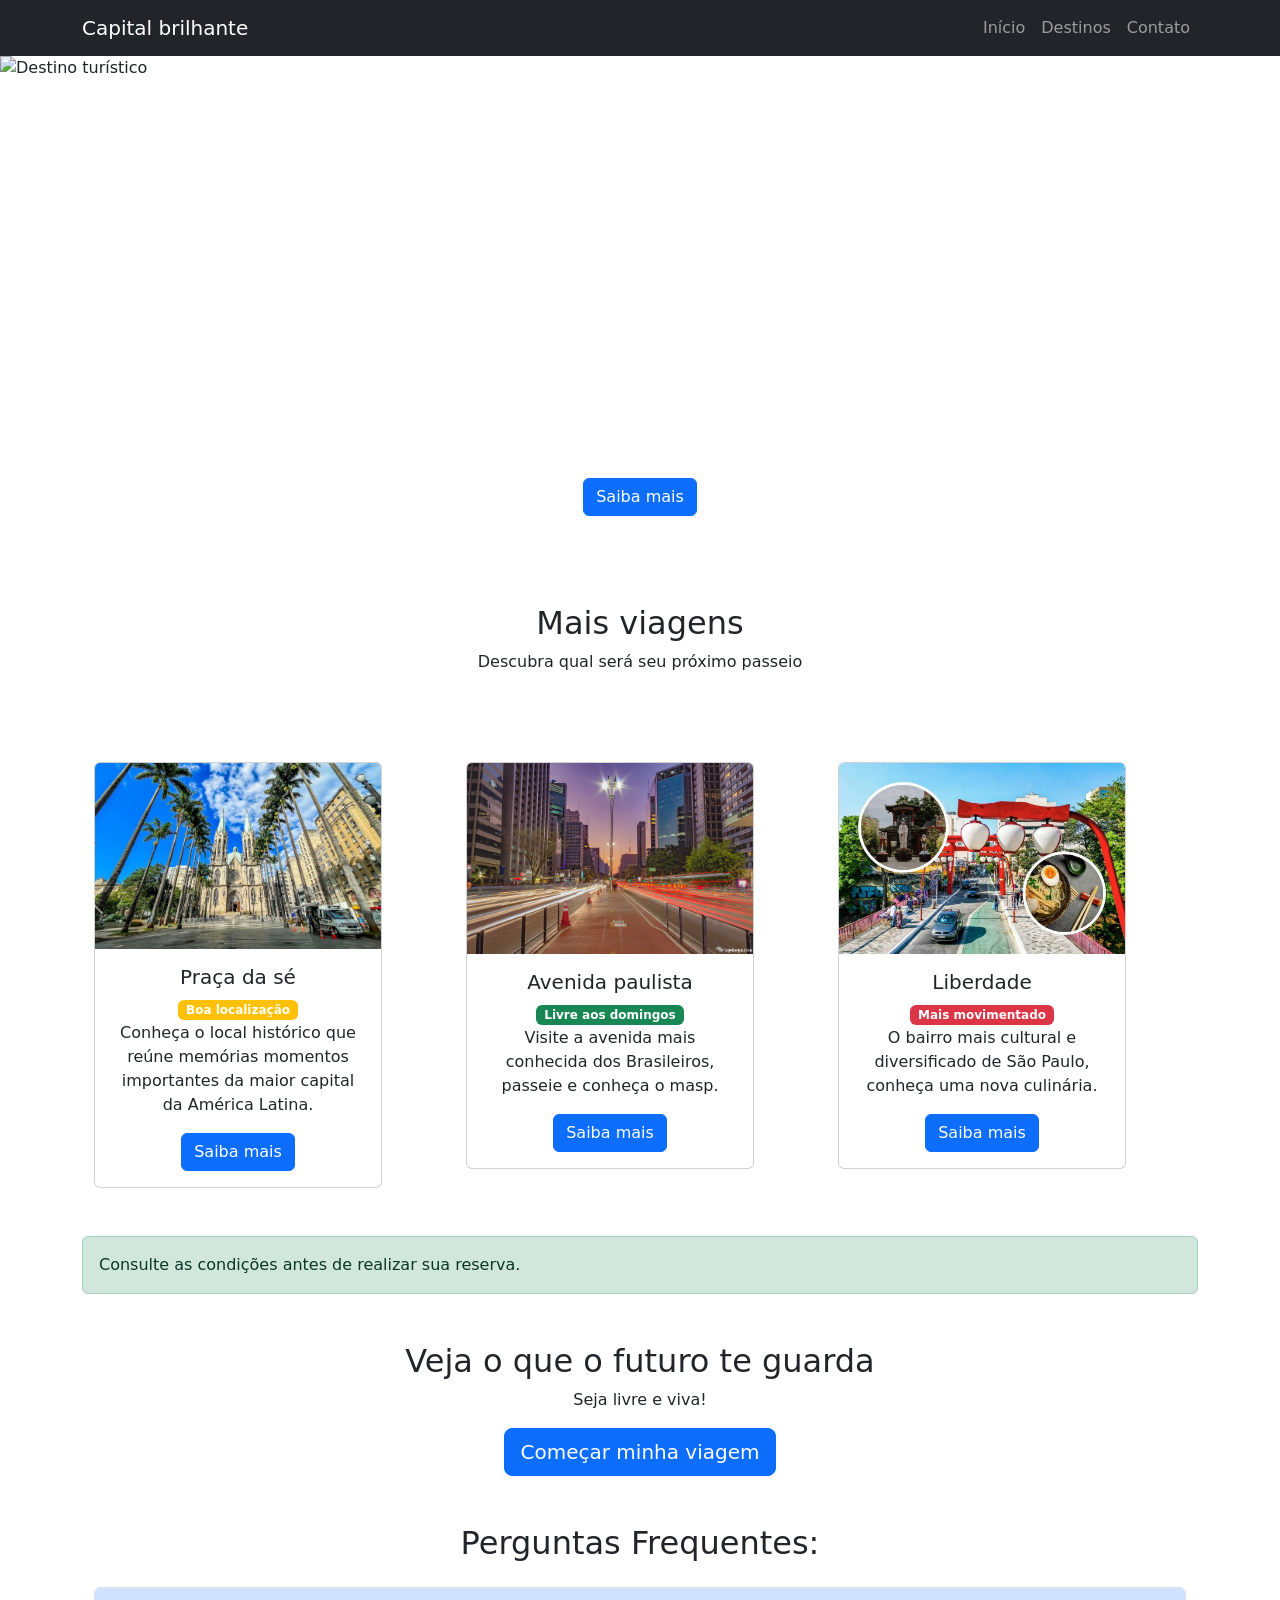
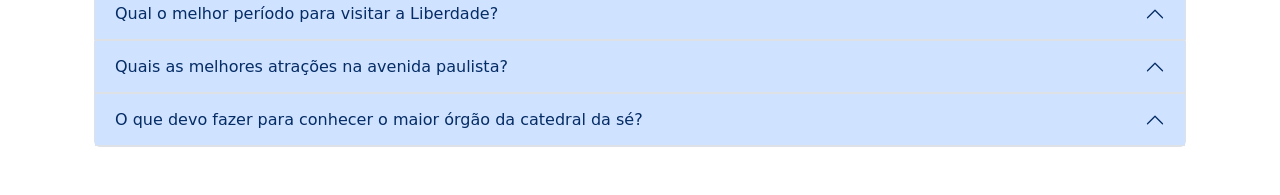
==== index.html @ 04d832d4 "modais" ====
<!DOCTYPE html>
<html lang="pt-br">

<head>
  <meta charset="UTF-8">
  <meta name="viewport" content="width=device-width,initial-scale=1.0">
  <link href="https://cdn.jsdelivr.net/npm/bootstrap@5.3.3/dist/css/bootstrap.min.css" rel="stylesheet">
  <link href="./CSS/style.css" rel="stylesheet">
  <title>Capital brilhante</title>
</head>

<body>
  <nav class="navbar navbar-expand-lg
   bg-dark navbar-dark">
    <div class="container">
      <a class="navbar-brand" href="#">
        Capital brilhante
      </a>

      <button class="navbar-toggler"
        type="button"
         data-bs-toggle="collapse"
          data-bs-target="#menu">
      <span class="navbar-toggler-icon">
      </span>
    </button>
    
    <div class="collapse navbar-collapse" id="menu">    
      

      <div class="navbar-nav ms-auto">
        <a class="nav-link" href="#">
          Início</a>
        <a class="nav-link" href="#">
          Destinos</a>
        <a class="nav-link" href="#">
          Contato</a>

      </div>
    </div></div>
  </nav>


  <div id="carouselTurismo" class="carousel slide" data-bs-ride="carousel">
    <div class="carousel-inner">
      <div class="carousel-item active">
        <img src="img/Sé.sp.jpg" class="d-block w-100" alt="Destino turístico">
        <div class="carousel-caption">
          <h2>Praça da sé</h2>

          <p>Conheça o coração de SP</p>

          <button class="btn btn-primary">
            Saiba mais
            </button>
        </div>
      </div>


      <div class="carousel-item">
        <img src="img/Paulista.sp.jpg" class="d-block w-100">
        <div class="carousel-caption">
          <h2>Avenida paulista</h2>

          <p>A avenida mais conhecida da capital</p>

          <button class="btn btn-primary">
            Saiba mais
            </button>
        </div>
      </div>




      <div class="carousel-item">
        <img src="img/Liberdade.sp.jpg" class="d-block w-100">
        <div class="carousel-caption">
          <h2>Liberdade</h2>

          <p>O lugar que une e transforma.</p>

          <button class="btn btn-primary">
            Saiba mais
            </button>
        </div>
      </div>
    </div>


  <button class="carousel-control-prev" type="button" data-bs-target="#carouselTurismo" data-bs-slide="prev">
    <span class="carousel-control-prev-icon">
    </span>
  </button>



  <button class="carousel-control-next" type="button" data-bs-target="#carouselTurismo" data-bs-slide="next">
    <span class="carousel-control-next-icon">
    </span>
  </button></section>

<section class="container my-5">
  
      <h2 class="text-center">
          Mais viagens
      </h2>
  

      <p class="text-center">
          Descubra qual será seu próximo passeio
      </p>

<br><br><br>


  <div class="container text-center">

    <div class="row">
      <div class="col-md-4">
      <div class="col">
        <div class="card" style="width: 18rem;">
          <img src="IMG/se2.jpg" class="card-img-top" alt="...">
          <div class="card-body">
            <h5 class="card-title">Praça da sé</h5>
<span class="badge bg-warning">
  Boa localização
</span>
            <p class="card-text">Conheça o local histórico que reúne memórias momentos importantes da maior capital da América Latina. </p>
            <button class="btn btn-primary"
            data-bs-toggle="modal"
            data-bs-target="#modalSé">
            Saiba mais
          </button></div>
        </div>
      </div>
      </div>

      
      <div class="col-md-4">
      <div class="col">
        <div class="card" style="width: 18rem;">
          <img src="IMG/paulista2.jpg" class="card-img-top" alt="...">
          <div class="card-body">
            <h5 class="card-title">Avenida paulista</h5>
<span class="badge bg-success">
  Livre aos domingos
</span>
            <p class="card-text">Visite a avenida mais conhecida dos Brasileiros, passeie e conheça o masp.</p>
            <button class="btn btn-primary"
            data-bs-toggle="modal"
            data-bs-target="#modalPaulista">
            Saiba mais
</button>
          </div>
        </div>
      </div>
      </div>



      <div class="col-md-4">
      <div class="col">
        <div class="card" style="width: 18rem;">
          <img src="IMG/liberdade2.jpg" class="card-img-top" alt="...">
          <div class="card-body">
            <h5 class="card-title">Liberdade</h5>
<span class="badge bg-danger">
  Mais movimentado
</span>
            <p class="card-text">O bairro mais cultural e diversificado de São Paulo, conheça uma nova culinária.</p>
            <button class="btn btn-primary"
            data-bs-toggle="modal"
            data-bs-target="#modalLiberdade">
            Saiba mais
</button>
            
          </div>
        </div>
      </div>
    </div>
  </div>
  </div>


  <div class="modal fade" id="modalSé">
    <div class="modal-dialog">
      <div class="modal-content">
        <div class="modal-header">
          <h5 class="modal-title">Praça da Sé</h5>
          <button type="button" class="btn-close" data-bs-dismiss="modal"></button>
        </div>
        <div class="modal-body">
          <img src="IMG/sé_card2.jfif" style="height: 400px; width: 440px;">
          <p>A praça leva esse nome porque se desenvolveu em frente à sede da diocese (a Sé) da cidade.
           O estilo segue o modelo neogótico europeu, mas traz detalhes inspirados na fauna e na flora do Brasil,
            como esculturas de ramos de café e animais nativos em suas colunas.</p><br>
            Abriga um enorme órgão de tubos com 12 mil tubos, sendo um dos maiores da América do Sul.
        </div>
        <div class="modal-footer">
          <button type="button" class="btn btn-secondary" data-bs-dismiss="modal">Fechar</button>
        </div>
      </div>
    </div>
  </div>

  <div class="modal fade" id="modalPaulista">
    <div class="modal-dialog">
      <div class="modal-content">
        <div class="modal-header">
          <h5 class="modal-title">Avenida Paulista</h5>
          <button type="button" class="btn-close" data-bs-dismiss="modal"></button>
        </div>
        <div class="modal-body">
          <img src="IMG/paulista_card.png">
          <p>A Avenida Paulista é o logradouro mais importante e simbólico de São Paulo, funcionando como o principal centro financeiro,
             cultural e de entretenimento da cidade. Fica no topo do Espigão da Paulista, a cerca de 900 metros acima do nível do mar,
              dividindo as zonas central, oeste e centro-sul. Possui quase 3 quilômetros de comprimento, ligando a Praça Oswaldo Cruz à Praça Marechal Cordeiro de Farias</p><br>
        </div>
        <div class="modal-footer">
          <button type="button" class="btn btn-secondary" data-bs-dismiss="modal">Fechar</button>
        </div>
      </div>
    </div>
  </div>

  <div class="modal fade" id="modalLiberdade">
    <div class="modal-dialog">
      <div class="modal-content">
        <div class="modal-header">
          <h5 class="modal-title">Liberdade</h5>
          <button type="button" class="btn-close" data-bs-dismiss="modal"></button>
        </div>
        <div class="modal-body">
          <img src="IMG/liberdade_card.jpg" style="height: 450px; width: 440px;">
          <p>O bairro da liberdade é o maior reduto da cultura japonesa e asiática fora do Japão e um dos principais pontos turísticos da capital paulista.
            As calçadas possuem símbolos tradicionais, as luminárias públicas seguem o estilo oriental (suzuran) e a entrada do bairro
             é marcada por grandes pórticos vermelhos chamados tórii. Aos sábados e domingos na (Praça da Liberdade), reúnem barracas de artesanato, decorações e forte culinária típica (como guioza, yakisoba e takoyaki).
          </p>
        </div>
        <div class="modal-footer">
          <button type="button" class="btn btn-secondary" data-bs-dismiss="modal">Fechar</button>
        </div>
      </div>
    </div>
  </div>
  
  </section>

  <div class="container my-5">
  <div class="alert alert-success">
  Consulte as condições antes
  de realizar sua reserva.
 
  </div>


  <section class="container
  text-center my-5">

  <h2>Veja o que o futuro te guarda</h2>

  <p>Seja livre e viva!</p>
  <button class="btn btn-primary
  btn-lg">
    Começar minha viagem
  </button>
</section>




<div class="container my-5">
  <h2 class="text-center mb-4">
  Perguntas Frequentes: </h2>
  <div class="accordion" id="faq-box">


<div class="accordion-item">
  <h2 class="accordion-header">
    <button class="accordion-button"
      data-bs-toggle="collapse"
      data-bs-target="#pergunta1">
      Qual o melhor período para visitar a Liberdade?
    </button>
  </h2>
  <div id="pergunta1"
    class="accordion-collapse collapse"
    data-bs-parent="#faq-box">
    <div class="accordion-body">
      Os dias de semana (terças e quartas-feiras pela manhã) são ideais para compras e para explorar os restaurantes sem aglomeração,   </div>
  </div>
</div>


<div class="accordion-item">
  <h2 class="accordion-header">
    <button class="accordion-button"
      data-bs-toggle="collapse"
      data-bs-target="#pergunta2">
      Quais as melhores atrações na avenida paulista?
        </button>
  </h2>
  <div id="pergunta2"
    class="accordion-collapse collapse"
    data-bs-parent="#faq-box">
    <div class="accordion-body">
      MASP (Museu de Arte de São Paulo),  Mirante Sesc Avenida Paulista,  Japan House São Paulo e  Casa das Rosas    </div>
  </div>
</div>

<div class="accordion-item">
  <h2 class="accordion-header">
    <button class="accordion-button"
      data-bs-toggle="collapse"
      data-bs-target="#pergunta3">
      O que devo fazer para conhecer o maior órgão da catedral da sé?    </button>
  </h2>
  <div id="pergunta3"
    class="accordion-collapse collapse"
    data-bs-parent="#faq-box">
    <div class="accordion-body">
      Compre um ingresso para o tour guiado: O acesso à nave central onde o órgão está localizado,
       bem como a áreas restritas (como a cripta, o coro, as torres dos sinos e a cúpula),
        é feito por meio de visitas monitoradas.    </div>
  </div>
</div>







</div>
</div>
<script src="https://cdn.jsdelivr.net/npm/bootstrap@5.3.3/dist/js/bootstrap.bundle.min.js"></script>
</body>
</html>
---- CSS/style.css ----
.carousel-item img {
    height: 500px;
    object-fit: cover;
}
  
  .card {
    height: 100%;
    transition: 0.3s;
  }


.card:hover {
    transform: translateY(-5px);
}


/* Caixa principal do Modal */
.modal-content {
  border: none;
  border-radius: 18px;
  overflow: hidden;/* Sombra ao redor da janela */
  box-shadow: 0 10px 30px rgba(0, 0, 0, 0.25);
}


/* -----------------------------------------------------​
   CABEÇALHO DO MODAL​
----------------------------------------------------- */

.modal-header {
  padding: 20px 25px; /* Remove a linha padrão do Bootstrap */
  border-bottom: none;
  background-color: #f8f9fa;
}


/* Título do Modal */
.modal-title {
  font-size: 1.5rem;
  font-weight: 700;
  
}



/* Corpo do Modal */
.modal-body {
  padding: 30px;
  font-size: 1rem;
  line-height: 1.7;
}

/* Imagem dentro do Modal */
.modal-body img {
  width: 100%;
  border-radius: 12px;
  margin-bottom: 20px;
}

/* Rodapé do Modal */
.modal-footer {
  padding: 15px 25px;
  border-top: none;
  background-color: #f8f9fa;
}

/* Botões do Modal */
.modal .btn {
  border-radius: 8px;
  padding: 8px 20px;
}

/* -----------------------------------------------------​

   CAIXA PRINCIPAL​

   ----------------------------------------------------- */

/* Cria uma caixa separada para o Accordion. O max-width evita que fique muito largo. */
.faq-box {
  max-width: 850px;/* Centraliza a caixa */
  margin: 0 auto;/* Espaçamento interno */
  padding: 35px; /* Fundo da caixa */
  background-color: #ffffff;/* Cantos arredondados */
  border-radius: 18px; /* Borda */
  border: 1px solid #e9ecef;
  /* Sombra para criar sensação de elevação */
  box-shadow: 0 8px 25px rgba(0, 0, 0, 0.12);
}

/* -----------------------------------------------------​
   ÁREA DO ACCORDION​
   ----------------------------------------------------- */
.faq-box .accordion {
  width: 100%;
}

/* -----------------------------------------------------​
   CADA PERGUNTA​
   ----------------------------------------------------- */
.faq-box .accordion-item {
  /* Remove a borda padrão */
    border: none;

  /* Espaço entre as perguntas */
  margin-bottom: 15px;

  /* Arredonda cada "gaveta" */
  border-radius: 12px;

  /* Mantém o conteúdo dentro do arredondamento */
  overflow: hidden;

  /* Pequena sombra em cada item */
  box-shadow: 0 3px 10px rgba(0, 0, 0, 0.08);
}

/* EFEITO AO CLICAR */

/* Remove o contorno padrão que aparece quando o botão recebe foco. */
.faq-box .accordion-button:focus {
  box-shadow: none;
}

/* ÁREA DA RESPOSTA */
.faq-box .accordion-body {
  /* Espaçamento interno maior */
  padding: 25px;
  /* Espaçamento entre linhas */
  line-height: 1.7;
  /* Fundo da resposta */
  background-color: #ffffff;
}

/* BOTÃO DA PERGUNTA */

.faq-box .accordion-button {
  /* Espaçamento interno */
  padding: 20px 22px;
  /* Tamanho do texto */
  font-size: 1rem;
  /* Deixa a pergunta em destaque */
  font-weight: 600;
  /* Cor de fundo */
  background-color: #f8f9fa;
}

/* PERGUNTA ABERTA */
.faq-box .accordion-button:not(.collapsed) {
  background-color: #e9ecef;
  /* Remove sombra padrão */
  box-shadow: none;
}
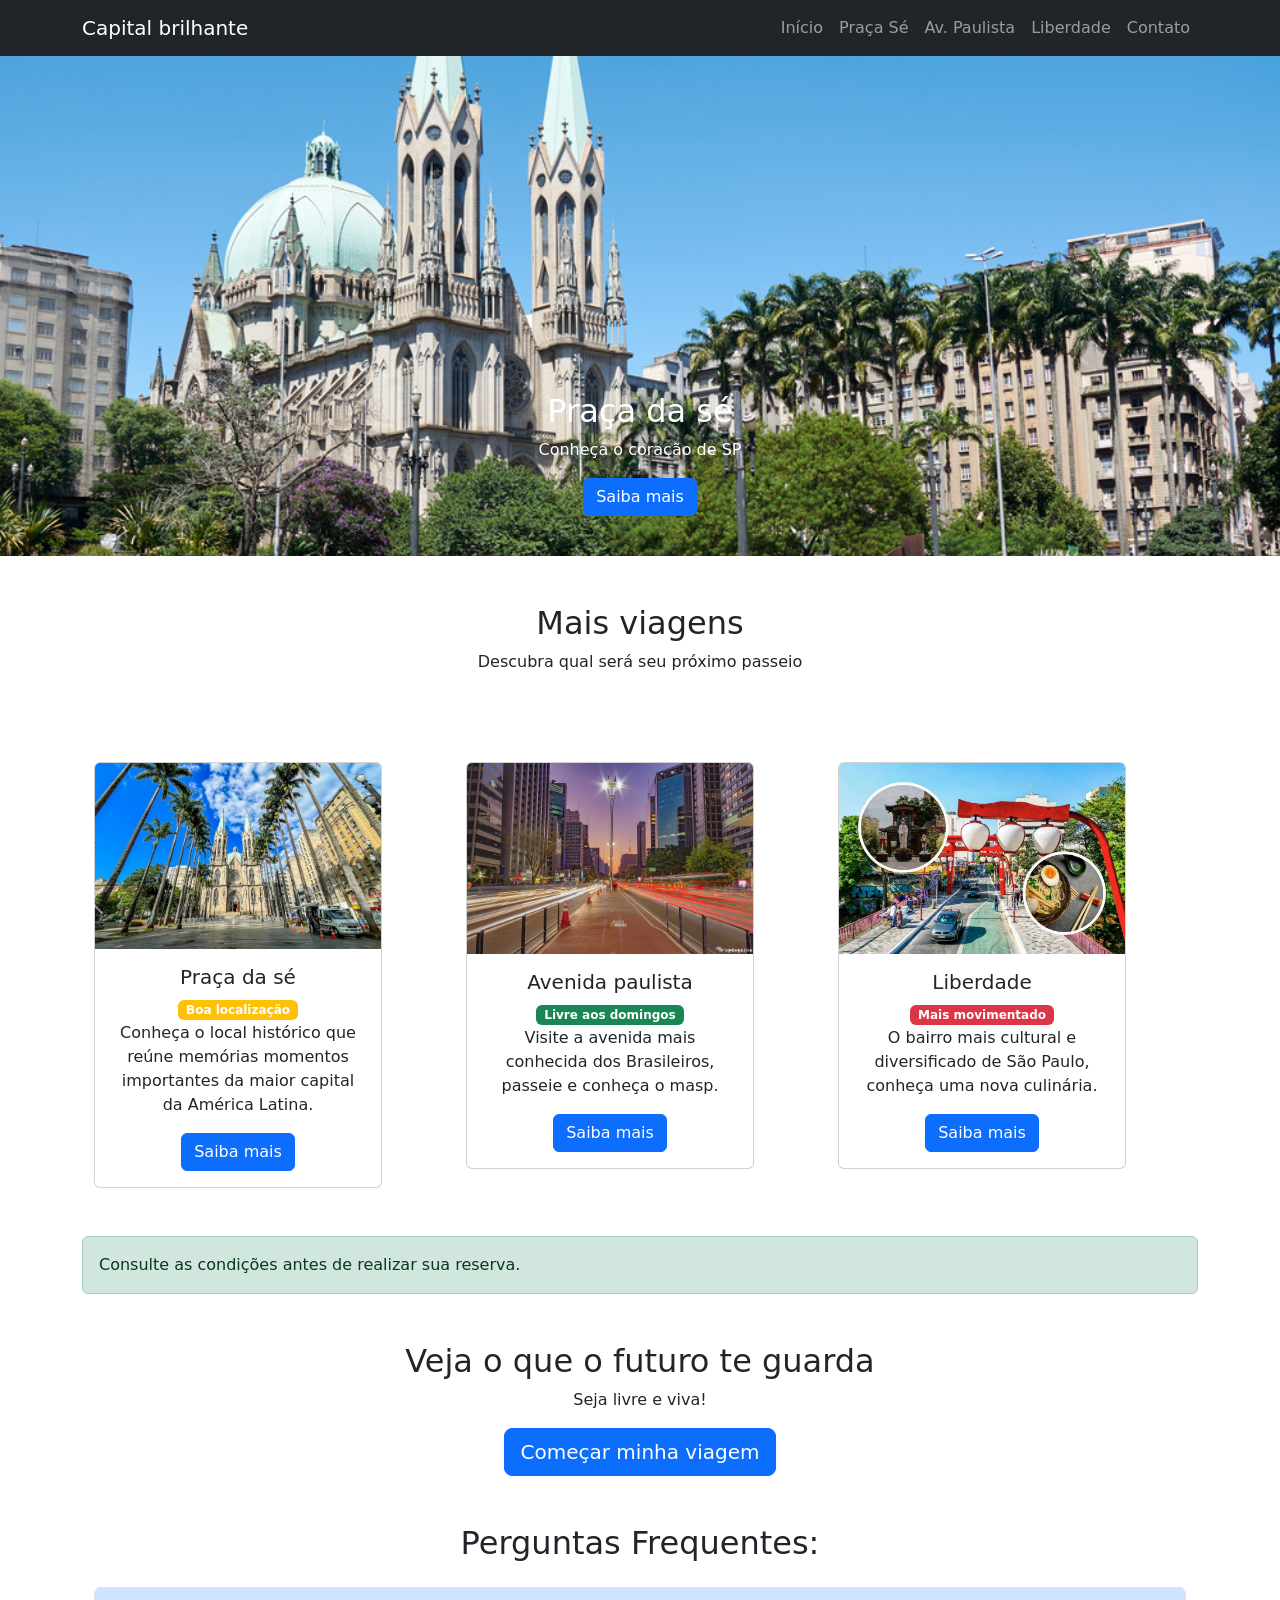
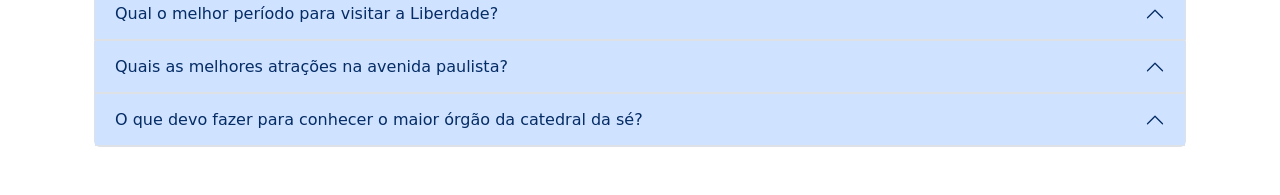
==== commit 94a8fedf: "páginas novas 2" ====
--- a/index.html
+++ b/index.html
@@ -31,11 +31,17 @@
       <div class="navbar-nav ms-auto">
         <a class="nav-link" href="#">
           Início</a>
-        <a class="nav-link" href="#">
-          Destinos</a>
+           <a class="nav-link" href="#">
+          Praça Sé</a>
+        <a class="nav-link" href="Paulista.html">
+          Av. Paulista</a>
+           <a class="nav-link" href="Liberdade.html">
+          Liberdade</a>
         <a class="nav-link" href="#">
           Contato</a>
 
+
+          
       </div>
     </div></div>
   </nav>
@@ -44,45 +50,46 @@
   <div id="carouselTurismo" class="carousel slide" data-bs-ride="carousel">
     <div class="carousel-inner">
       <div class="carousel-item active">
-        <img src="img/Sé.sp.jpg" class="d-block w-100" alt="Destino turístico">
+        <img src="IMG/Sé.sp.jpg" class="d-block w-100" alt="Destino turístico">
         <div class="carousel-caption">
           <h2>Praça da sé</h2>
 
           <p>Conheça o coração de SP</p>
 
+           <a class="nav-link" href="#">
           <button class="btn btn-primary">
             Saiba mais
-            </button>
+            </button></a>
         </div>
       </div>
 
 
       <div class="carousel-item">
-        <img src="img/Paulista.sp.jpg" class="d-block w-100">
+        <img src="IMG/Paulista.sp.jpg" class="d-block w-100">
         <div class="carousel-caption">
           <h2>Avenida paulista</h2>
 
           <p>A avenida mais conhecida da capital</p>
 
+            <a class="nav-link" href="Paulista.html">
           <button class="btn btn-primary">
             Saiba mais
-            </button>
-        </div>
-      </div>
-
-
+            </button></a>
+        </div>
+      </div>
 
 
       <div class="carousel-item">
-        <img src="img/Liberdade.sp.jpg" class="d-block w-100">
+        <img src="IMG/Liberdade.sp.jpg" class="d-block w-100">
         <div class="carousel-caption">
           <h2>Liberdade</h2>
 
           <p>O lugar que une e transforma.</p>
 
+  <a class="nav-link" href="Liberdade.html">
           <button class="btn btn-primary">
             Saiba mais
-            </button>
+            </button></a>
         </div>
       </div>
     </div>
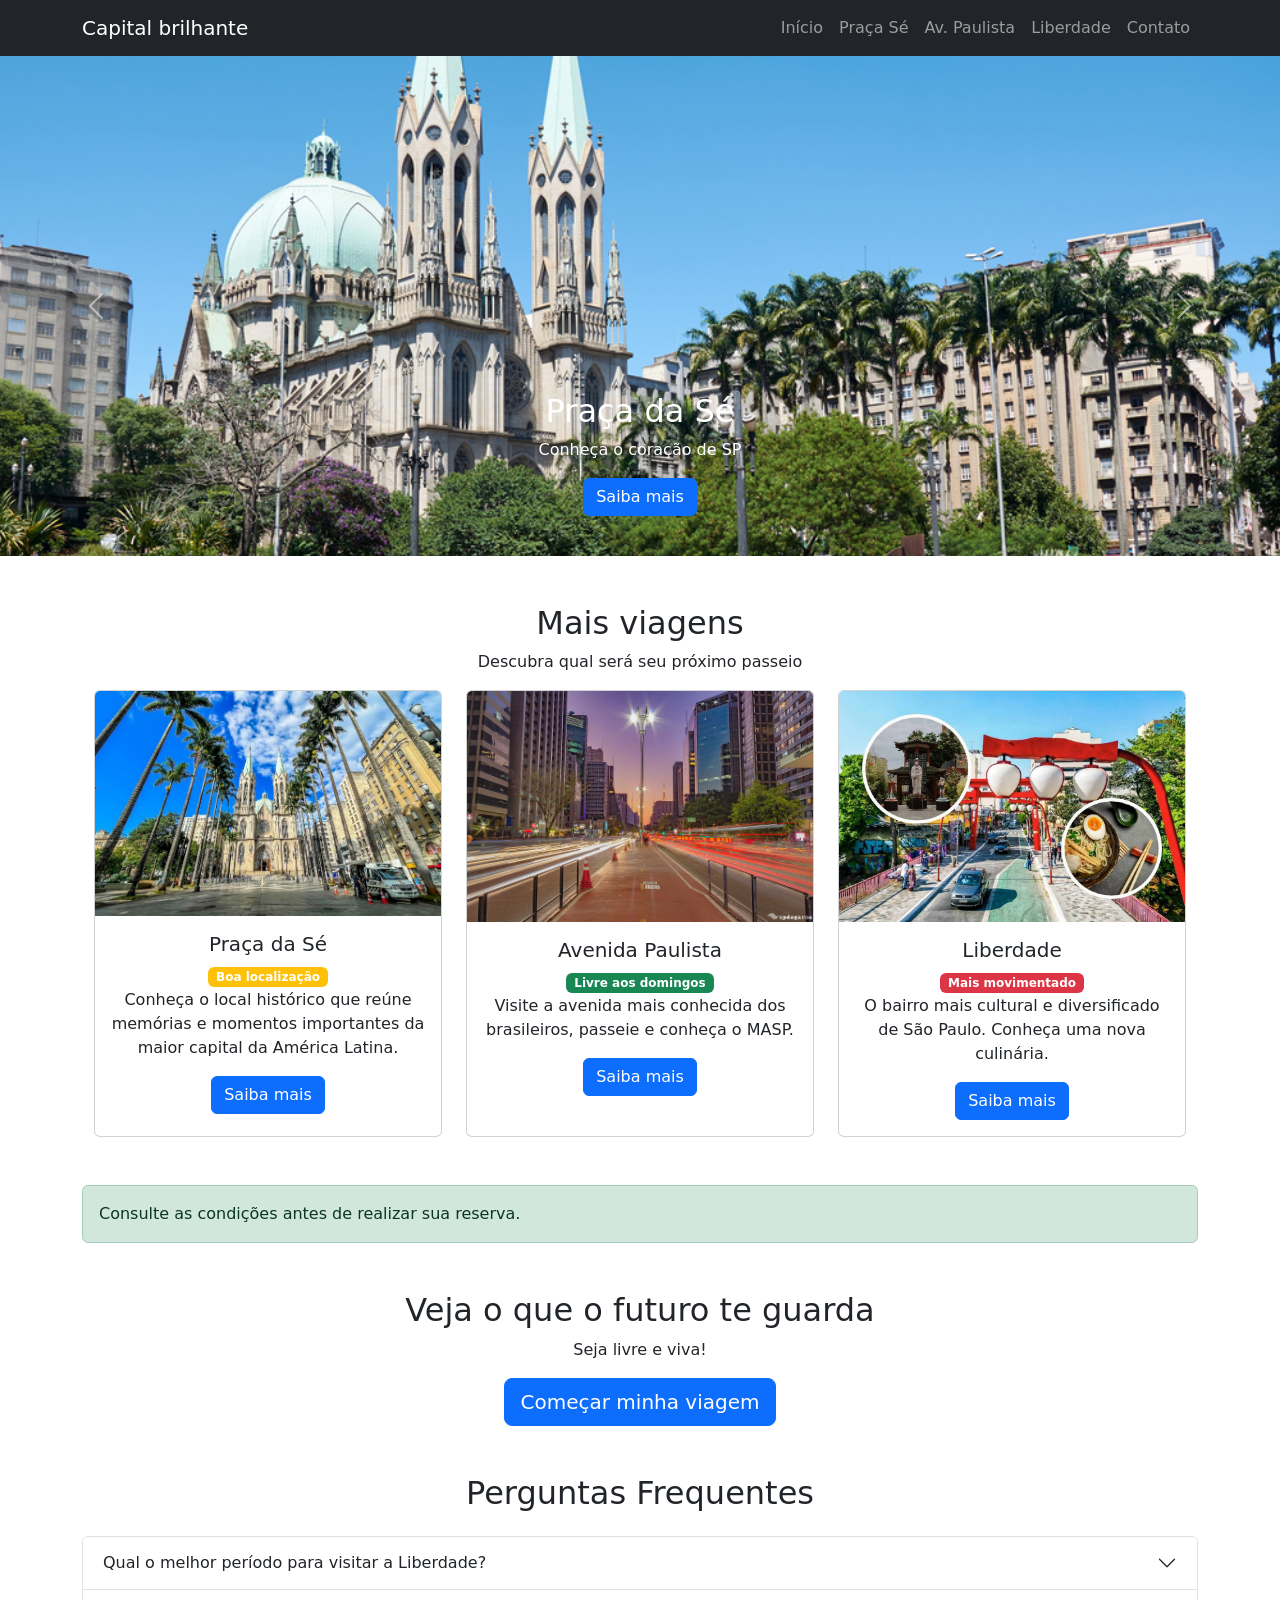
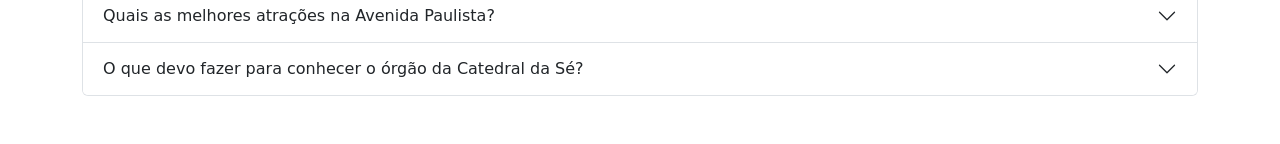
==== commit b445f18f: "Resolve conflitos no index.html" ====
--- a/index.html
+++ b/index.html
@@ -3,344 +3,563 @@
 
 <head>
   <meta charset="UTF-8">
-  <meta name="viewport" content="width=device-width,initial-scale=1.0">
+  <meta name="viewport" content="width=device-width, initial-scale=1.0">
+
   <link href="https://cdn.jsdelivr.net/npm/bootstrap@5.3.3/dist/css/bootstrap.min.css" rel="stylesheet">
   <link href="./CSS/style.css" rel="stylesheet">
+
   <title>Capital brilhante</title>
 </head>
 
 <body>
-  <nav class="navbar navbar-expand-lg
-   bg-dark navbar-dark">
+
+  <!-- MENU DE NAVEGAÇÃO -->
+  <nav class="navbar navbar-expand-lg bg-dark navbar-dark">
     <div class="container">
+
       <a class="navbar-brand" href="#">
         Capital brilhante
       </a>
 
-      <button class="navbar-toggler"
+      <button
+        class="navbar-toggler"
         type="button"
-         data-bs-toggle="collapse"
-          data-bs-target="#menu">
-      <span class="navbar-toggler-icon">
-      </span>
-    </button>
-    
-    <div class="collapse navbar-collapse" id="menu">    
-      
-
-      <div class="navbar-nav ms-auto">
-        <a class="nav-link" href="#">
-          Início</a>
-           <a class="nav-link" href="#">
-          Praça Sé</a>
-        <a class="nav-link" href="Paulista.html">
-          Av. Paulista</a>
-           <a class="nav-link" href="Liberdade.html">
-          Liberdade</a>
-        <a class="nav-link" href="#">
-          Contato</a>
-
-
-          
-      </div>
-    </div></div>
+        data-bs-toggle="collapse"
+        data-bs-target="#menu"
+        aria-controls="menu"
+        aria-expanded="false"
+        aria-label="Abrir menu de navegação">
+
+        <span class="navbar-toggler-icon"></span>
+      </button>
+
+      <div class="collapse navbar-collapse" id="menu">
+        <div class="navbar-nav ms-auto">
+
+          <a class="nav-link" href="#">Início</a>
+          <a class="nav-link" href="#">Praça Sé</a>
+          <a class="nav-link" href="Paulista.html">Av. Paulista</a>
+          <a class="nav-link" href="Liberdade.html">Liberdade</a>
+          <a class="nav-link" href="#">Contato</a>
+
+        </div>
+      </div>
+
+    </div>
   </nav>
 
-
+  <!-- CARROSSEL DE IMAGENS -->
   <div id="carouselTurismo" class="carousel slide" data-bs-ride="carousel">
+
     <div class="carousel-inner">
+
+      <!-- PRAÇA DA SÉ -->
       <div class="carousel-item active">
-        <img src="IMG/Sé.sp.jpg" class="d-block w-100" alt="Destino turístico">
+
+        <img
+          src="IMG/Sé.sp.jpg"
+          class="d-block w-100"
+          alt="Praça da Sé">
+
         <div class="carousel-caption">
-          <h2>Praça da sé</h2>
+          <h2>Praça da Sé</h2>
 
           <p>Conheça o coração de SP</p>
 
-           <a class="nav-link" href="#">
-          <button class="btn btn-primary">
+          <a class="btn btn-primary" href="#">
             Saiba mais
-            </button></a>
-        </div>
-      </div>
-
-
+          </a>
+        </div>
+
+      </div>
+
+      <!-- AVENIDA PAULISTA -->
       <div class="carousel-item">
-        <img src="IMG/Paulista.sp.jpg" class="d-block w-100">
+
+        <img
+          src="IMG/Paulista.sp.jpg"
+          class="d-block w-100"
+          alt="Avenida Paulista">
+
         <div class="carousel-caption">
-          <h2>Avenida paulista</h2>
+          <h2>Avenida Paulista</h2>
 
           <p>A avenida mais conhecida da capital</p>
 
-            <a class="nav-link" href="Paulista.html">
-          <button class="btn btn-primary">
+          <a class="btn btn-primary" href="Paulista.html">
             Saiba mais
-            </button></a>
-        </div>
-      </div>
-
-
+          </a>
+        </div>
+
+      </div>
+
+      <!-- LIBERDADE -->
       <div class="carousel-item">
-        <img src="IMG/Liberdade.sp.jpg" class="d-block w-100">
+
+        <img
+          src="IMG/Liberdade.sp.jpg"
+          class="d-block w-100"
+          alt="Bairro da Liberdade">
+
         <div class="carousel-caption">
           <h2>Liberdade</h2>
 
           <p>O lugar que une e transforma.</p>
 
-  <a class="nav-link" href="Liberdade.html">
-          <button class="btn btn-primary">
+          <a class="btn btn-primary" href="Liberdade.html">
             Saiba mais
-            </button></a>
-        </div>
-      </div>
-    </div>
-
-
-  <button class="carousel-control-prev" type="button" data-bs-target="#carouselTurismo" data-bs-slide="prev">
-    <span class="carousel-control-prev-icon">
-    </span>
-  </button>
-
-
-
-  <button class="carousel-control-next" type="button" data-bs-target="#carouselTurismo" data-bs-slide="next">
-    <span class="carousel-control-next-icon">
-    </span>
-  </button></section>
-
-<section class="container my-5">
-  
-      <h2 class="text-center">
-          Mais viagens
-      </h2>
-  
-
-      <p class="text-center">
-          Descubra qual será seu próximo passeio
-      </p>
-
-<br><br><br>
-
-
-  <div class="container text-center">
-
-    <div class="row">
-      <div class="col-md-4">
-      <div class="col">
-        <div class="card" style="width: 18rem;">
-          <img src="IMG/se2.jpg" class="card-img-top" alt="...">
-          <div class="card-body">
-            <h5 class="card-title">Praça da sé</h5>
-<span class="badge bg-warning">
-  Boa localização
-</span>
-            <p class="card-text">Conheça o local histórico que reúne memórias momentos importantes da maior capital da América Latina. </p>
-            <button class="btn btn-primary"
-            data-bs-toggle="modal"
-            data-bs-target="#modalSé">
-            Saiba mais
-          </button></div>
-        </div>
-      </div>
-      </div>
-
-      
-      <div class="col-md-4">
-      <div class="col">
-        <div class="card" style="width: 18rem;">
-          <img src="IMG/paulista2.jpg" class="card-img-top" alt="...">
-          <div class="card-body">
-            <h5 class="card-title">Avenida paulista</h5>
-<span class="badge bg-success">
-  Livre aos domingos
-</span>
-            <p class="card-text">Visite a avenida mais conhecida dos Brasileiros, passeie e conheça o masp.</p>
-            <button class="btn btn-primary"
-            data-bs-toggle="modal"
-            data-bs-target="#modalPaulista">
-            Saiba mais
-</button>
-          </div>
-        </div>
-      </div>
-      </div>
-
-
-
-      <div class="col-md-4">
-      <div class="col">
-        <div class="card" style="width: 18rem;">
-          <img src="IMG/liberdade2.jpg" class="card-img-top" alt="...">
-          <div class="card-body">
-            <h5 class="card-title">Liberdade</h5>
-<span class="badge bg-danger">
-  Mais movimentado
-</span>
-            <p class="card-text">O bairro mais cultural e diversificado de São Paulo, conheça uma nova culinária.</p>
-            <button class="btn btn-primary"
-            data-bs-toggle="modal"
-            data-bs-target="#modalLiberdade">
-            Saiba mais
-</button>
-            
-          </div>
-        </div>
-      </div>
-    </div>
+          </a>
+        </div>
+
+      </div>
+
+    </div>
+
+    <!-- BOTÃO ANTERIOR -->
+    <button
+      class="carousel-control-prev"
+      type="button"
+      data-bs-target="#carouselTurismo"
+      data-bs-slide="prev"
+      aria-label="Imagem anterior">
+
+      <span class="carousel-control-prev-icon"></span>
+    </button>
+
+    <!-- BOTÃO PRÓXIMO -->
+    <button
+      class="carousel-control-next"
+      type="button"
+      data-bs-target="#carouselTurismo"
+      data-bs-slide="next"
+      aria-label="Próxima imagem">
+
+      <span class="carousel-control-next-icon"></span>
+    </button>
+
   </div>
+
+  <!-- SEÇÃO MAIS VIAGENS -->
+  <section class="container my-5">
+
+    <h2 class="text-center">
+      Mais viagens
+    </h2>
+
+    <p class="text-center">
+      Descubra qual será seu próximo passeio
+    </p>
+
+    <div class="container text-center">
+
+      <div class="row g-4">
+
+        <!-- CARD PRAÇA DA SÉ -->
+        <div class="col-md-4">
+
+          <div class="card h-100">
+
+            <img
+              src="IMG/se2.jpg"
+              class="card-img-top"
+              alt="Praça da Sé">
+
+            <div class="card-body">
+
+              <h5 class="card-title">Praça da Sé</h5>
+
+              <span class="badge bg-warning">
+                Boa localização
+              </span>
+
+              <p class="card-text">
+                Conheça o local histórico que reúne memórias e momentos importantes da maior capital da América Latina.
+              </p>
+
+              <button
+                class="btn btn-primary"
+                data-bs-toggle="modal"
+                data-bs-target="#modalSé">
+
+                Saiba mais
+
+              </button>
+
+            </div>
+          </div>
+        </div>
+
+        <!-- CARD AVENIDA PAULISTA -->
+        <div class="col-md-4">
+
+          <div class="card h-100">
+
+            <img
+              src="IMG/paulista2.jpg"
+              class="card-img-top"
+              alt="Avenida Paulista">
+
+            <div class="card-body">
+
+              <h5 class="card-title">Avenida Paulista</h5>
+
+              <span class="badge bg-success">
+                Livre aos domingos
+              </span>
+
+              <p class="card-text">
+                Visite a avenida mais conhecida dos brasileiros, passeie e conheça o MASP.
+              </p>
+
+              <button
+                class="btn btn-primary"
+                data-bs-toggle="modal"
+                data-bs-target="#modalPaulista">
+
+                Saiba mais
+
+              </button>
+
+            </div>
+          </div>
+        </div>
+
+        <!-- CARD LIBERDADE -->
+        <div class="col-md-4">
+
+          <div class="card h-100">
+
+            <img
+              src="IMG/liberdade2.jpg"
+              class="card-img-top"
+              alt="Bairro da Liberdade">
+
+            <div class="card-body">
+
+              <h5 class="card-title">Liberdade</h5>
+
+              <span class="badge bg-danger">
+                Mais movimentado
+              </span>
+
+              <p class="card-text">
+                O bairro mais cultural e diversificado de São Paulo. Conheça uma nova culinária.
+              </p>
+
+              <button
+                class="btn btn-primary"
+                data-bs-toggle="modal"
+                data-bs-target="#modalLiberdade">
+
+                Saiba mais
+
+              </button>
+
+            </div>
+          </div>
+        </div>
+
+      </div>
+    </div>
+
+    <!-- MODAL PRAÇA DA SÉ -->
+    <div class="modal fade" id="modalSé" tabindex="-1" aria-hidden="true">
+
+      <div class="modal-dialog modal-dialog-centered">
+
+        <div class="modal-content">
+
+          <div class="modal-header">
+
+            <h5 class="modal-title">Praça da Sé</h5>
+
+            <button
+              type="button"
+              class="btn-close"
+              data-bs-dismiss="modal"
+              aria-label="Fechar">
+            </button>
+
+          </div>
+
+          <div class="modal-body">
+
+            <img
+              src="IMG/sé_card2.jfif"
+              class="img-fluid mb-3"
+              alt="Praça da Sé">
+
+            <p>
+              A praça leva esse nome porque se desenvolveu em frente à sede da diocese (a Sé) da cidade.
+              O estilo segue o modelo neogótico europeu, mas traz detalhes inspirados na fauna e na flora
+              do Brasil, como esculturas de ramos de café e animais nativos em suas colunas.
+            </p>
+
+            <p>
+              Abriga um enorme órgão de tubos com 12 mil tubos, sendo um dos maiores da América do Sul.
+            </p>
+
+          </div>
+
+          <div class="modal-footer">
+
+            <button
+              type="button"
+              class="btn btn-secondary"
+              data-bs-dismiss="modal">
+
+              Fechar
+
+            </button>
+
+          </div>
+        </div>
+      </div>
+    </div>
+
+    <!-- MODAL AVENIDA PAULISTA -->
+    <div class="modal fade" id="modalPaulista" tabindex="-1" aria-hidden="true">
+
+      <div class="modal-dialog modal-dialog-centered">
+
+        <div class="modal-content">
+
+          <div class="modal-header">
+
+            <h5 class="modal-title">Avenida Paulista</h5>
+
+            <button
+              type="button"
+              class="btn-close"
+              data-bs-dismiss="modal"
+              aria-label="Fechar">
+            </button>
+
+          </div>
+
+          <div class="modal-body">
+
+            <img
+              src="IMG/paulista_card.png"
+              class="img-fluid mb-3"
+              alt="Avenida Paulista">
+
+            <p>
+              A Avenida Paulista é um dos endereços mais importantes e simbólicos de São Paulo,
+              funcionando como centro financeiro, cultural e de entretenimento da cidade.
+              Possui quase 3 quilômetros de comprimento, ligando a Praça Oswaldo Cruz à
+              Praça Marechal Cordeiro de Farias.
+            </p>
+
+          </div>
+
+          <div class="modal-footer">
+
+            <button
+              type="button"
+              class="btn btn-secondary"
+              data-bs-dismiss="modal">
+
+              Fechar
+
+            </button>
+
+          </div>
+        </div>
+      </div>
+    </div>
+
+    <!-- MODAL LIBERDADE -->
+    <div class="modal fade" id="modalLiberdade" tabindex="-1" aria-hidden="true">
+
+      <div class="modal-dialog modal-dialog-centered">
+
+        <div class="modal-content">
+
+          <div class="modal-header">
+
+            <h5 class="modal-title">Liberdade</h5>
+
+            <button
+              type="button"
+              class="btn-close"
+              data-bs-dismiss="modal"
+              aria-label="Fechar">
+            </button>
+
+          </div>
+
+          <div class="modal-body">
+
+            <img
+              src="IMG/liberdade_card.jpg"
+              class="img-fluid mb-3"
+              alt="Bairro da Liberdade">
+
+            <p>
+              O bairro da Liberdade é um dos principais pontos turísticos da capital paulista
+              e um importante centro da cultura japonesa e asiática.
+              As calçadas possuem símbolos tradicionais, as luminárias públicas seguem o estilo
+              oriental e a entrada do bairro é marcada por grandes pórticos vermelhos chamados torii.
+            </p>
+
+            <p>
+              Aos sábados e domingos, a Praça da Liberdade reúne barracas de artesanato,
+              decorações e culinária típica, como guioza, yakisoba e takoyaki.
+            </p>
+
+          </div>
+
+          <div class="modal-footer">
+
+            <button
+              type="button"
+              class="btn btn-secondary"
+              data-bs-dismiss="modal">
+
+              Fechar
+
+            </button>
+
+          </div>
+        </div>
+      </div>
+    </div>
+
+  </section>
+
+  <!-- AVISO -->
+  <div class="container my-5">
+
+    <div class="alert alert-success">
+      Consulte as condições antes de realizar sua reserva.
+    </div>
+
   </div>
 
-
-  <div class="modal fade" id="modalSé">
-    <div class="modal-dialog">
-      <div class="modal-content">
-        <div class="modal-header">
-          <h5 class="modal-title">Praça da Sé</h5>
-          <button type="button" class="btn-close" data-bs-dismiss="modal"></button>
-        </div>
-        <div class="modal-body">
-          <img src="IMG/sé_card2.jfif" style="height: 400px; width: 440px;">
-          <p>A praça leva esse nome porque se desenvolveu em frente à sede da diocese (a Sé) da cidade.
-           O estilo segue o modelo neogótico europeu, mas traz detalhes inspirados na fauna e na flora do Brasil,
-            como esculturas de ramos de café e animais nativos em suas colunas.</p><br>
-            Abriga um enorme órgão de tubos com 12 mil tubos, sendo um dos maiores da América do Sul.
-        </div>
-        <div class="modal-footer">
-          <button type="button" class="btn btn-secondary" data-bs-dismiss="modal">Fechar</button>
-        </div>
-      </div>
+  <!-- CHAMADA PARA AÇÃO -->
+  <section class="container text-center my-5">
+
+    <h2>Veja o que o futuro te guarda</h2>
+
+    <p>Seja livre e viva!</p>
+
+    <button class="btn btn-primary btn-lg">
+      Começar minha viagem
+    </button>
+
+  </section>
+
+  <!-- PERGUNTAS FREQUENTES -->
+  <div class="container my-5">
+
+    <h2 class="text-center mb-4">
+      Perguntas Frequentes
+    </h2>
+
+    <div class="accordion" id="faq-box">
+
+      <!-- PERGUNTA 1 -->
+      <div class="accordion-item">
+
+        <h2 class="accordion-header">
+
+          <button
+            class="accordion-button collapsed"
+            type="button"
+            data-bs-toggle="collapse"
+            data-bs-target="#pergunta1"
+            aria-expanded="false"
+            aria-controls="pergunta1">
+
+            Qual o melhor período para visitar a Liberdade?
+
+          </button>
+
+        </h2>
+
+        <div
+          id="pergunta1"
+          class="accordion-collapse collapse"
+          data-bs-parent="#faq-box">
+
+          <div class="accordion-body">
+            Os dias de semana, especialmente terças e quartas-feiras pela manhã,
+            são ideais para compras e para explorar os restaurantes sem aglomeração.
+          </div>
+
+        </div>
+      </div>
+
+      <!-- PERGUNTA 2 -->
+      <div class="accordion-item">
+
+        <h2 class="accordion-header">
+
+          <button
+            class="accordion-button collapsed"
+            type="button"
+            data-bs-toggle="collapse"
+            data-bs-target="#pergunta2"
+            aria-expanded="false"
+            aria-controls="pergunta2">
+
+            Quais as melhores atrações na Avenida Paulista?
+
+          </button>
+
+        </h2>
+
+        <div
+          id="pergunta2"
+          class="accordion-collapse collapse"
+          data-bs-parent="#faq-box">
+
+          <div class="accordion-body">
+            MASP (Museu de Arte de São Paulo), Mirante Sesc Avenida Paulista,
+            Japan House São Paulo e Casa das Rosas.
+          </div>
+
+        </div>
+      </div>
+
+      <!-- PERGUNTA 3 -->
+      <div class="accordion-item">
+
+        <h2 class="accordion-header">
+
+          <button
+            class="accordion-button collapsed"
+            type="button"
+            data-bs-toggle="collapse"
+            data-bs-target="#pergunta3"
+            aria-expanded="false"
+            aria-controls="pergunta3">
+
+            O que devo fazer para conhecer o órgão da Catedral da Sé?
+
+          </button>
+
+        </h2>
+
+        <div
+          id="pergunta3"
+          class="accordion-collapse collapse"
+          data-bs-parent="#faq-box">
+
+          <div class="accordion-body">
+            Consulte as opções de visita guiada para conhecer a Catedral da Sé
+            e verificar quais áreas estão disponíveis para visitação.
+          </div>
+
+        </div>
+      </div>
+
     </div>
   </div>
 
-  <div class="modal fade" id="modalPaulista">
-    <div class="modal-dialog">
-      <div class="modal-content">
-        <div class="modal-header">
-          <h5 class="modal-title">Avenida Paulista</h5>
-          <button type="button" class="btn-close" data-bs-dismiss="modal"></button>
-        </div>
-        <div class="modal-body">
-          <img src="IMG/paulista_card.png">
-          <p>A Avenida Paulista é o logradouro mais importante e simbólico de São Paulo, funcionando como o principal centro financeiro,
-             cultural e de entretenimento da cidade. Fica no topo do Espigão da Paulista, a cerca de 900 metros acima do nível do mar,
-              dividindo as zonas central, oeste e centro-sul. Possui quase 3 quilômetros de comprimento, ligando a Praça Oswaldo Cruz à Praça Marechal Cordeiro de Farias</p><br>
-        </div>
-        <div class="modal-footer">
-          <button type="button" class="btn btn-secondary" data-bs-dismiss="modal">Fechar</button>
-        </div>
-      </div>
-    </div>
-  </div>
-
-  <div class="modal fade" id="modalLiberdade">
-    <div class="modal-dialog">
-      <div class="modal-content">
-        <div class="modal-header">
-          <h5 class="modal-title">Liberdade</h5>
-          <button type="button" class="btn-close" data-bs-dismiss="modal"></button>
-        </div>
-        <div class="modal-body">
-          <img src="IMG/liberdade_card.jpg" style="height: 450px; width: 440px;">
-          <p>O bairro da liberdade é o maior reduto da cultura japonesa e asiática fora do Japão e um dos principais pontos turísticos da capital paulista.
-            As calçadas possuem símbolos tradicionais, as luminárias públicas seguem o estilo oriental (suzuran) e a entrada do bairro
-             é marcada por grandes pórticos vermelhos chamados tórii. Aos sábados e domingos na (Praça da Liberdade), reúnem barracas de artesanato, decorações e forte culinária típica (como guioza, yakisoba e takoyaki).
-          </p>
-        </div>
-        <div class="modal-footer">
-          <button type="button" class="btn btn-secondary" data-bs-dismiss="modal">Fechar</button>
-        </div>
-      </div>
-    </div>
-  </div>
-  
-  </section>
-
-  <div class="container my-5">
-  <div class="alert alert-success">
-  Consulte as condições antes
-  de realizar sua reserva.
- 
-  </div>
-
-
-  <section class="container
-  text-center my-5">
-
-  <h2>Veja o que o futuro te guarda</h2>
-
-  <p>Seja livre e viva!</p>
-  <button class="btn btn-primary
-  btn-lg">
-    Começar minha viagem
-  </button>
-</section>
-
-
-
-
-<div class="container my-5">
-  <h2 class="text-center mb-4">
-  Perguntas Frequentes: </h2>
-  <div class="accordion" id="faq-box">
-
-
-<div class="accordion-item">
-  <h2 class="accordion-header">
-    <button class="accordion-button"
-      data-bs-toggle="collapse"
-      data-bs-target="#pergunta1">
-      Qual o melhor período para visitar a Liberdade?
-    </button>
-  </h2>
-  <div id="pergunta1"
-    class="accordion-collapse collapse"
-    data-bs-parent="#faq-box">
-    <div class="accordion-body">
-      Os dias de semana (terças e quartas-feiras pela manhã) são ideais para compras e para explorar os restaurantes sem aglomeração,   </div>
-  </div>
-</div>
-
-
-<div class="accordion-item">
-  <h2 class="accordion-header">
-    <button class="accordion-button"
-      data-bs-toggle="collapse"
-      data-bs-target="#pergunta2">
-      Quais as melhores atrações na avenida paulista?
-        </button>
-  </h2>
-  <div id="pergunta2"
-    class="accordion-collapse collapse"
-    data-bs-parent="#faq-box">
-    <div class="accordion-body">
-      MASP (Museu de Arte de São Paulo),  Mirante Sesc Avenida Paulista,  Japan House São Paulo e  Casa das Rosas    </div>
-  </div>
-</div>
-
-<div class="accordion-item">
-  <h2 class="accordion-header">
-    <button class="accordion-button"
-      data-bs-toggle="collapse"
-      data-bs-target="#pergunta3">
-      O que devo fazer para conhecer o maior órgão da catedral da sé?    </button>
-  </h2>
-  <div id="pergunta3"
-    class="accordion-collapse collapse"
-    data-bs-parent="#faq-box">
-    <div class="accordion-body">
-      Compre um ingresso para o tour guiado: O acesso à nave central onde o órgão está localizado,
-       bem como a áreas restritas (como a cripta, o coro, as torres dos sinos e a cúpula),
-        é feito por meio de visitas monitoradas.    </div>
-  </div>
-</div>
-
-
-
-
-
-
-
-</div>
-</div>
-<script src="https://cdn.jsdelivr.net/npm/bootstrap@5.3.3/dist/js/bootstrap.bundle.min.js"></script>
+  <!-- JAVASCRIPT DO BOOTSTRAP -->
+  <script src="https://cdn.jsdelivr.net/npm/bootstrap@5.3.3/dist/js/bootstrap.bundle.min.js"></script>
+
 </body>
 </html>
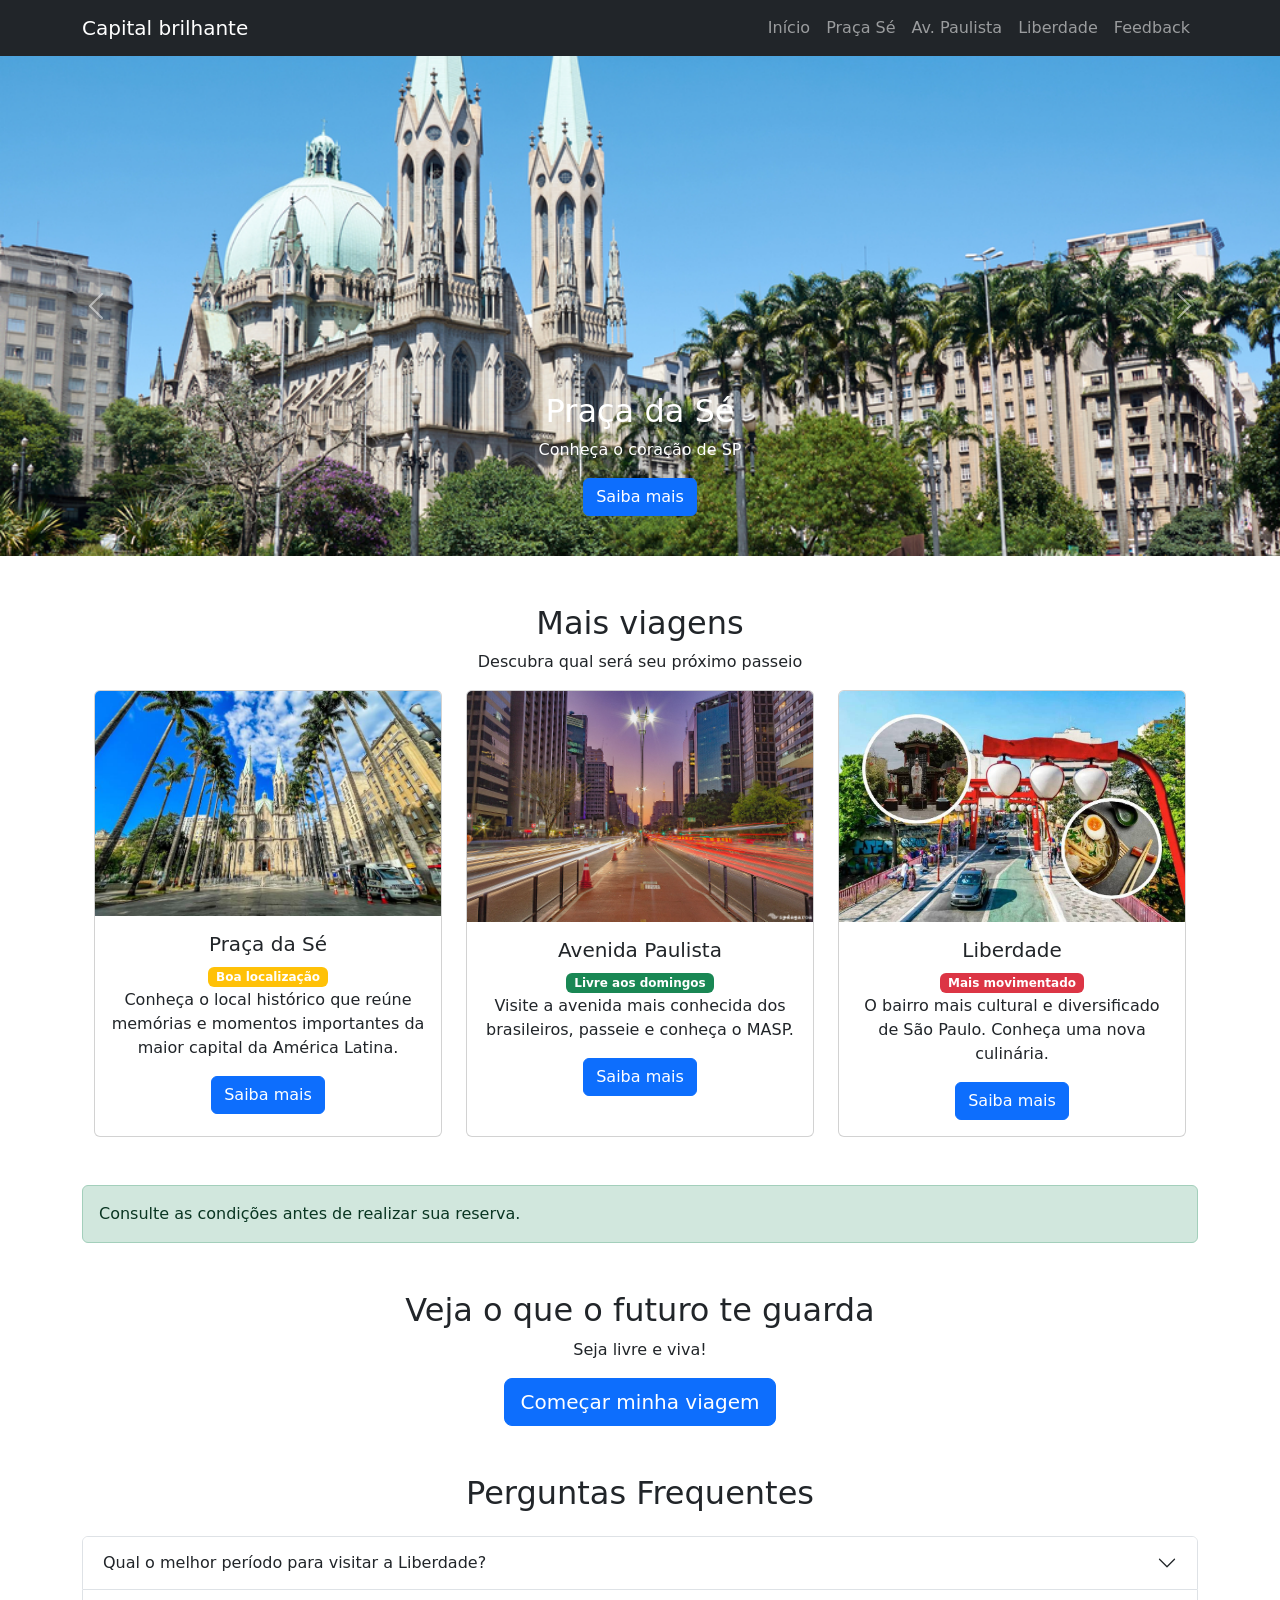
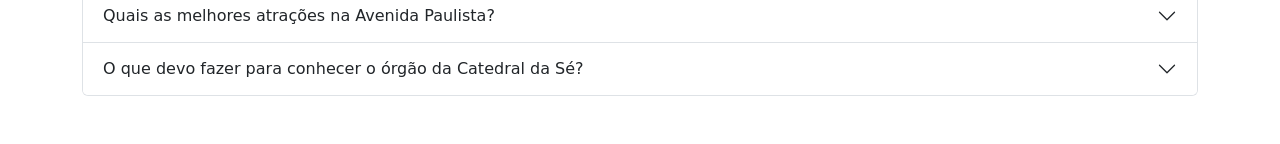
==== commit 05673d49: "correção" ====
--- a/index.html
+++ b/index.html
@@ -17,7 +17,7 @@
   <nav class="navbar navbar-expand-lg bg-dark navbar-dark">
     <div class="container">
 
-      <a class="navbar-brand" href="#">
+      <a class="navbar-brand" href="index.html">
         Capital brilhante
       </a>
 
@@ -36,11 +36,11 @@
       <div class="collapse navbar-collapse" id="menu">
         <div class="navbar-nav ms-auto">
 
-          <a class="nav-link" href="#">Início</a>
-          <a class="nav-link" href="#">Praça Sé</a>
+          <a class="nav-link" href="index.html">Início</a>
+          <a class="nav-link" href="se.html">Praça Sé</a>
           <a class="nav-link" href="Paulista.html">Av. Paulista</a>
           <a class="nav-link" href="Liberdade.html">Liberdade</a>
-          <a class="nav-link" href="#">Contato</a>
+          <a class="nav-link" href="feedback.html">Feedback</a>
 
         </div>
       </div>
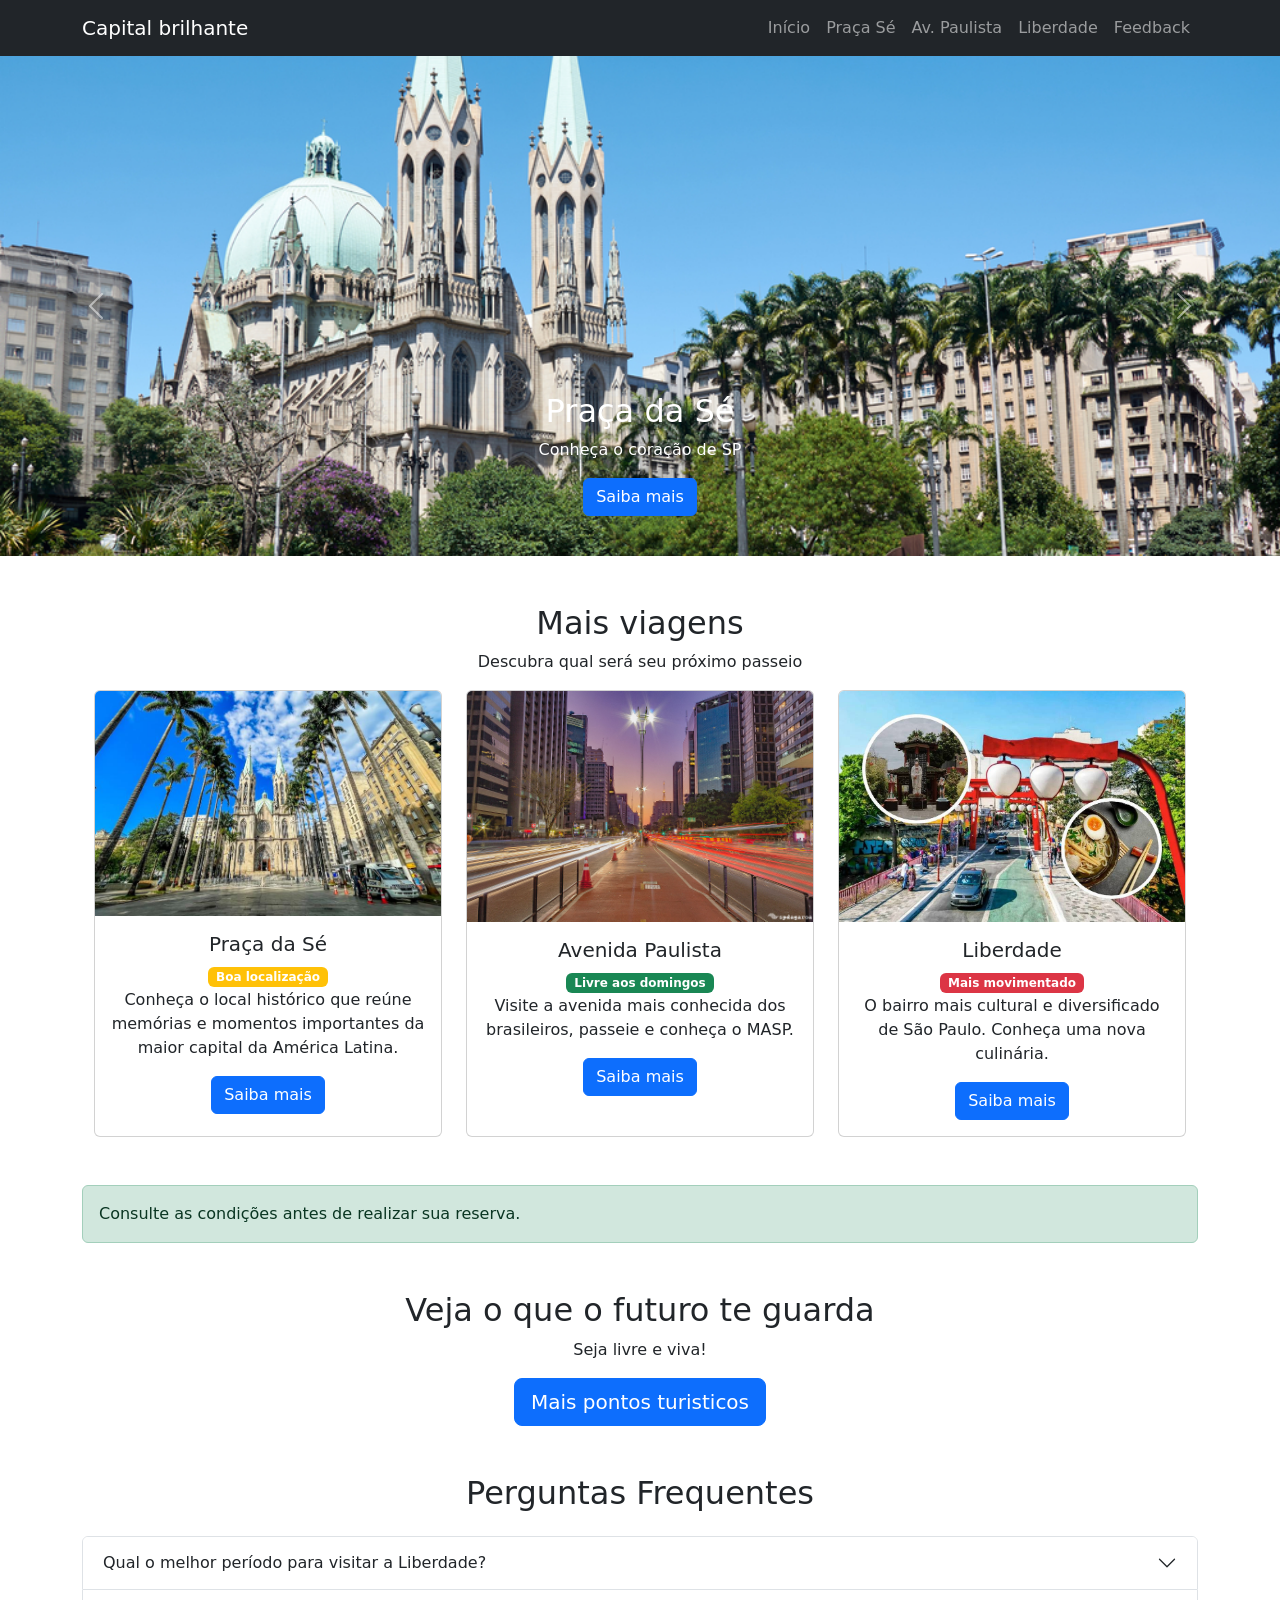
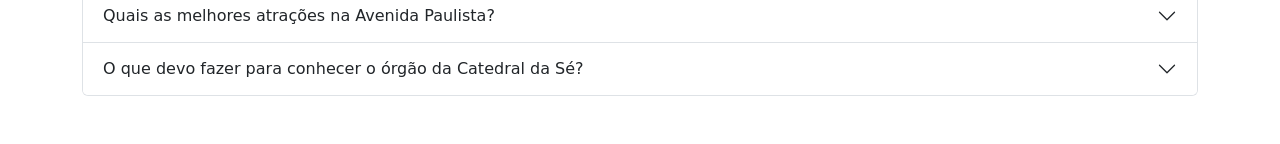
==== commit fcf0d280: "pág principal finalizada" ====
--- a/index.html
+++ b/index.html
@@ -444,9 +444,10 @@
 
     <p>Seja livre e viva!</p>
 
+    <a href="viagens.html">
     <button class="btn btn-primary btn-lg">
-      Começar minha viagem
-    </button>
+      Mais pontos turisticos
+    </button></a>
 
   </section>
 
--- a/CSS/style.css
+++ b/CSS/style.css
@@ -53,8 +53,7 @@
 /* Imagem dentro do Modal */
 .modal-body img {
   width: 100%;
-  border-radius: 12px;
-  margin-bottom: 20px;
+  height: 430px;
 }
 
 /* Rodapé do Modal */
@@ -78,13 +77,12 @@
 
 /* Cria uma caixa separada para o Accordion. O max-width evita que fique muito largo. */
 .faq-box {
-  max-width: 850px;/* Centraliza a caixa */
-  margin: 0 auto;/* Espaçamento interno */
-  padding: 35px; /* Fundo da caixa */
-  background-color: #ffffff;/* Cantos arredondados */
-  border-radius: 18px; /* Borda */
+  max-width: 850px;
+  margin: 0 auto;
+  padding: 35px;
+  background-color: #ffffff;
+  border-radius: 18px; 
   border: 1px solid #e9ecef;
-  /* Sombra para criar sensação de elevação */
   box-shadow: 0 8px 25px rgba(0, 0, 0, 0.12);
 }
 
@@ -124,30 +122,22 @@
 
 /* ÁREA DA RESPOSTA */
 .faq-box .accordion-body {
-  /* Espaçamento interno maior */
   padding: 25px;
-  /* Espaçamento entre linhas */
   line-height: 1.7;
-  /* Fundo da resposta */
   background-color: #ffffff;
 }
 
 /* BOTÃO DA PERGUNTA */
 
 .faq-box .accordion-button {
-  /* Espaçamento interno */
   padding: 20px 22px;
-  /* Tamanho do texto */
   font-size: 1rem;
-  /* Deixa a pergunta em destaque */
   font-weight: 600;
-  /* Cor de fundo */
   background-color: #f8f9fa;
 }
 
 /* PERGUNTA ABERTA */
 .faq-box .accordion-button:not(.collapsed) {
   background-color: #e9ecef;
-  /* Remove sombra padrão */
   box-shadow: none;
 }
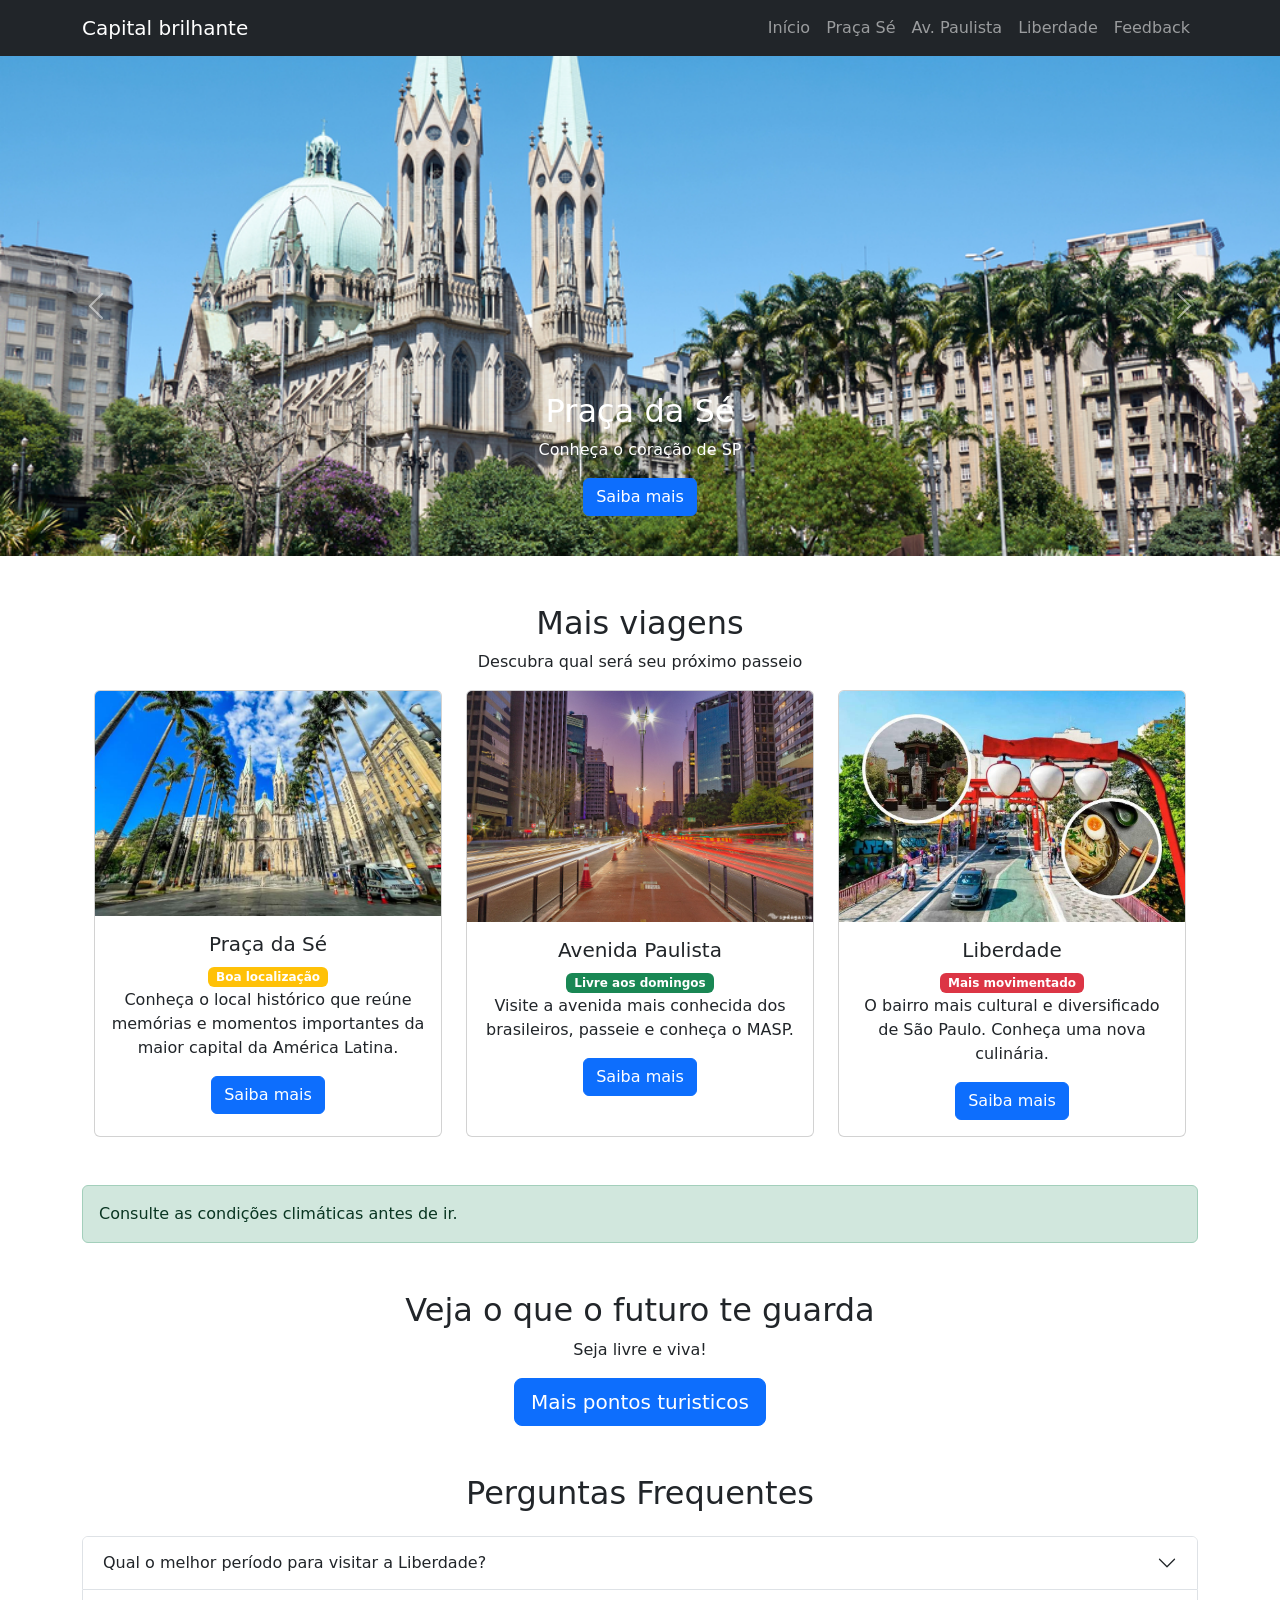
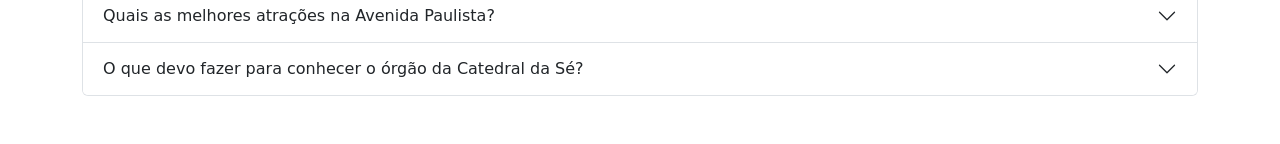
==== commit 17b970d5: "pág nova atualizada" ====
--- a/index.html
+++ b/index.html
@@ -432,7 +432,7 @@
   <div class="container my-5">
 
     <div class="alert alert-success">
-      Consulte as condições antes de realizar sua reserva.
+      Consulte as condições climáticas antes de ir.
     </div>
 
   </div>
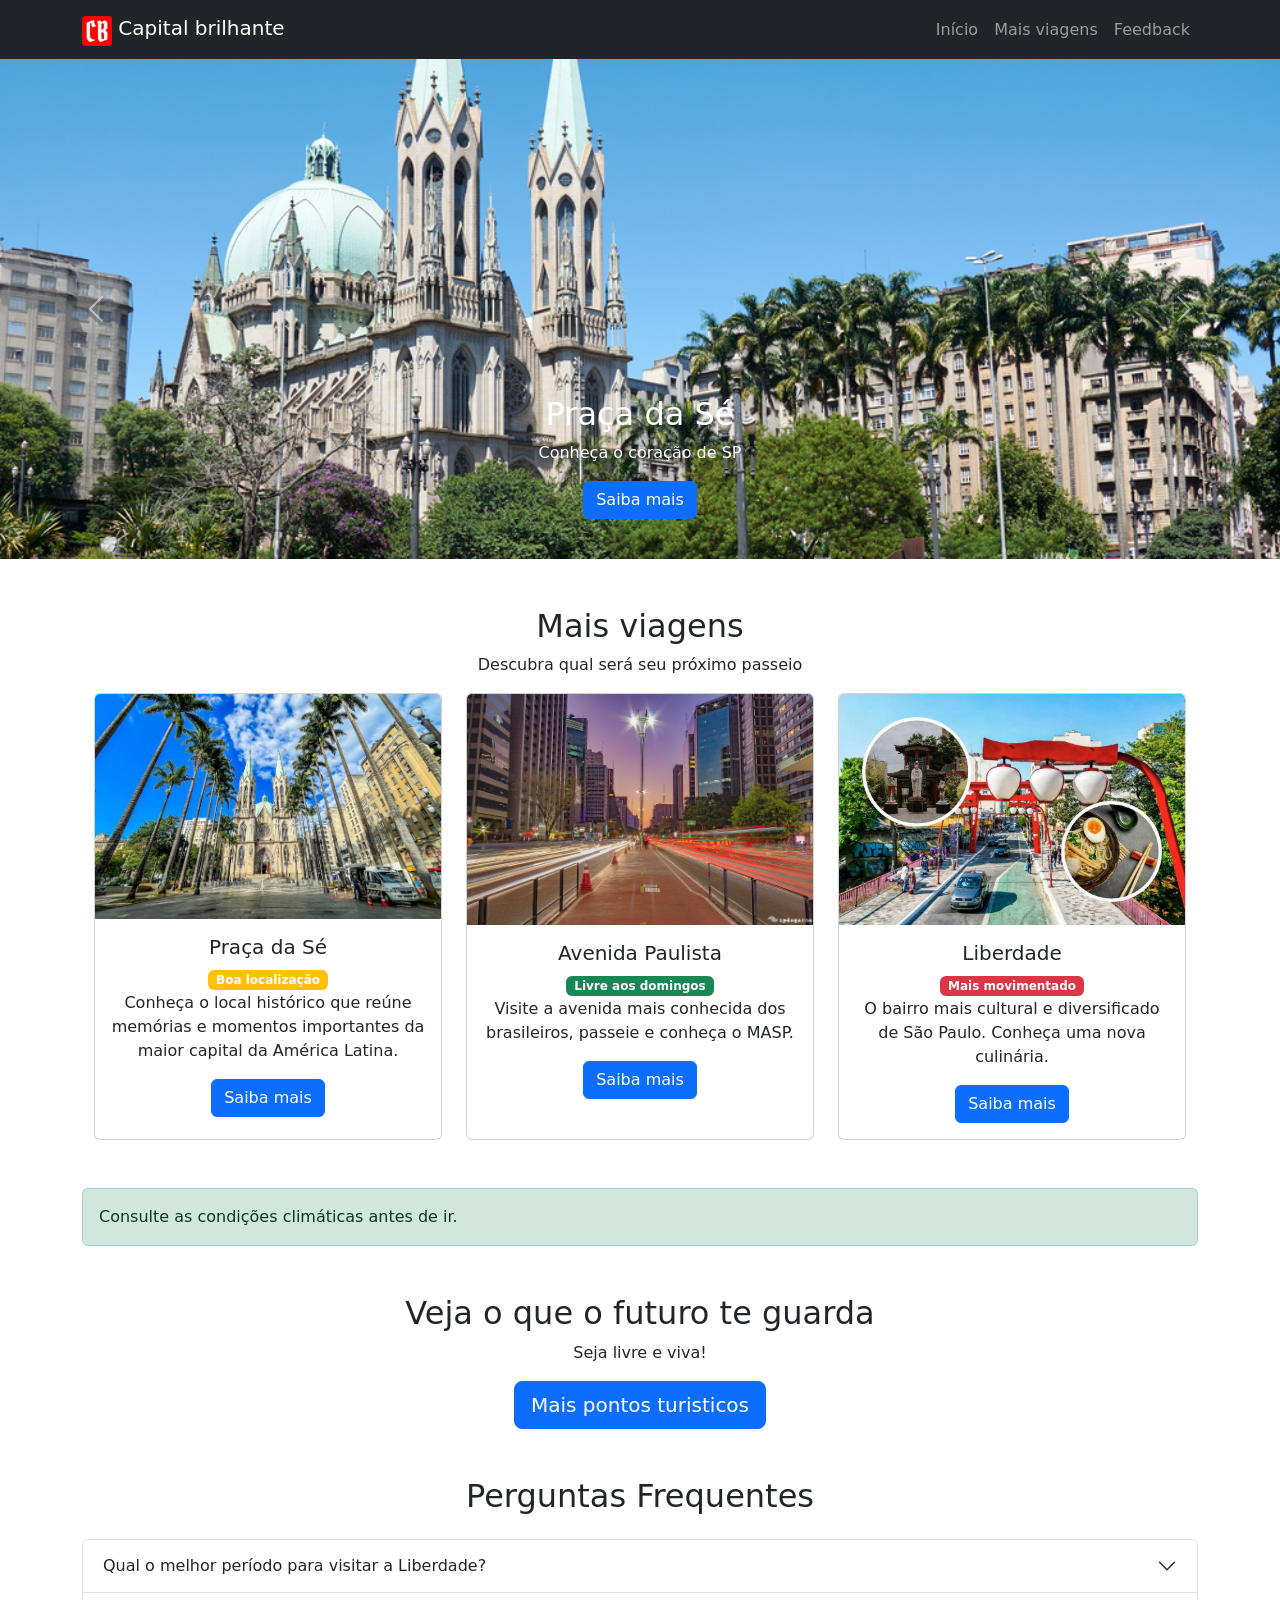
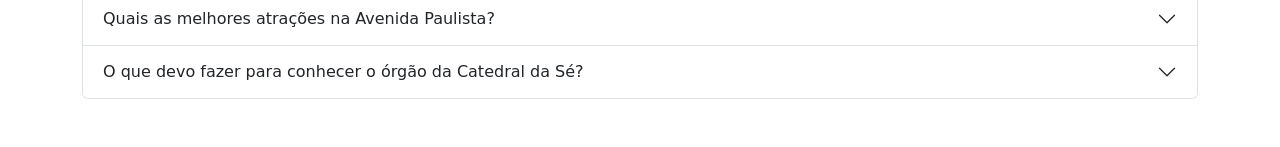
==== commit 6aab3f6b: "finalizaçãoo" ====
--- a/index.html
+++ b/index.html
@@ -2,13 +2,15 @@
 <html lang="pt-br">
 
 <head>
-  <meta charset="UTF-8">
-  <meta name="viewport" content="width=device-width, initial-scale=1.0">
-
-  <link href="https://cdn.jsdelivr.net/npm/bootstrap@5.3.3/dist/css/bootstrap.min.css" rel="stylesheet">
-  <link href="./CSS/style.css" rel="stylesheet">
-
-  <title>Capital brilhante</title>
+<meta charset="UTF-8">
+<meta name="viewport" content="width=device-width, initial-scale=1.0">
+ <title>Capital Brilhante</title>
+ <link rel="icon" href="./IMG/favicon.ico"  type="image/x-icon">
+
+<link href="https://cdn.jsdelivr.net/npm/bootstrap@5.3.3/dist/css/bootstrap.min.css" rel="stylesheet">
+<link href="./CSS/style.css" rel="stylesheet">
+
+ 
 </head>
 
 <body>
@@ -18,7 +20,9 @@
     <div class="container">
 
       <a class="navbar-brand" href="index.html">
-        Capital brilhante
+        
+        <img src="./IMG/favicon.ico" alt="Logo do site" width="30" height="30" class="d-inline-block align-text-top">
+        Capital brilhante 
       </a>
 
       <button
@@ -37,9 +41,7 @@
         <div class="navbar-nav ms-auto">
 
           <a class="nav-link" href="index.html">Início</a>
-          <a class="nav-link" href="se.html">Praça Sé</a>
-          <a class="nav-link" href="Paulista.html">Av. Paulista</a>
-          <a class="nav-link" href="Liberdade.html">Liberdade</a>
+          <a class="nav-link" href="viagens.html">Mais viagens</a>
           <a class="nav-link" href="feedback.html">Feedback</a>
 
         </div>
@@ -176,6 +178,9 @@
                 Conheça o local histórico que reúne memórias e momentos importantes da maior capital da América Latina.
               </p>
 
+
+              
+
               <button
                 class="btn btn-primary"
                 data-bs-toggle="modal"
@@ -299,7 +304,24 @@
               Abriga um enorme órgão de tubos com 12 mil tubos, sendo um dos maiores da América do Sul.
             </p>
 
-          </div>
+           <img
+              src="IMG/seMapa.png"
+              class="img-fluid mb-3"
+              alt="Praça da Sé">
+          </div>
+
+           <a href="https://www.bing.com/maps/search?ty=0&v=2&sV=1&FORM=QBMV&style=r&ss=id.sid%3A%22af14f518-89f8-8e76-1c4b-0b3e8e9968ee%22&q=Pra%C3%A7a+da+S%C3%A9%2C+S%C3%A3o+Paulo-SP%2C+Brasil&st=Pra%C3%A7a+da+S%C3%A9&sfa=S%C3%A3o+Paulo-SP%2C+Brasil&cp=-23.550144%7E-46.634488&lvl=16.7"
+           target="_blank"
+           >
+
+            <button
+              class="mapa-card">
+
+              Ver mapa
+
+            </button></a>
+
+            <br><br>
 
           <div class="modal-footer">
 
@@ -351,7 +373,24 @@
               Praça Marechal Cordeiro de Farias.
             </p>
 
-          </div>
+           <img
+              src="IMG/PaulistaMapa.png"
+              class="img-fluid mb-3"
+              alt="Praça da Sé">
+          </div>
+
+           <a href="https://www.bing.com/maps/search?ty=0&v=2&sV=1&FORM=QBMV&style=r&q=avenida+paulista&cp=-23.570213%7E-46.646461&lvl=16"
+           target="_blank"
+           >
+
+            <button
+              class="mapa-card">
+
+              Ver mapa
+
+            </button></a>
+
+            <br><br>
 
           <div class="modal-footer">
 
@@ -408,7 +447,24 @@
               decorações e culinária típica, como guioza, yakisoba e takoyaki.
             </p>
 
-          </div>
+           <img
+              src="IMG/mapaLiberdade.png"
+              class="img-fluid mb-3"
+              alt="Praça da Sé">
+          </div>
+
+           <a href="https://www.bing.com/maps/search?ty=0&v=2&sV=1&FORM=QBMV&style=r&q=Liberdade%2C+S%C3%A3o+Paulo-SP%2C+Brasil&cp=-23.567014%7E-46.632600&lvl=16"
+           target="_blank"
+           >
+
+            <button
+              class="mapa-card">
+
+              Ver mapa
+
+            </button></a>
+
+            <br><br>
 
           <div class="modal-footer">
 
--- a/CSS/style.css
+++ b/CSS/style.css
@@ -140,4 +140,19 @@
 .faq-box .accordion-button:not(.collapsed) {
   background-color: #e9ecef;
   box-shadow: none;
+}
+
+
+
+
+
+.mapa-card {
+  background-color: #ec6060;
+  color: #fff;
+  border: none;
+  padding: 10px 210px;
+  font-size: 16px;
+  border-radius: 10px;
+  cursor: pointer;
+  transition: background-color 0.3s ease;
 }
